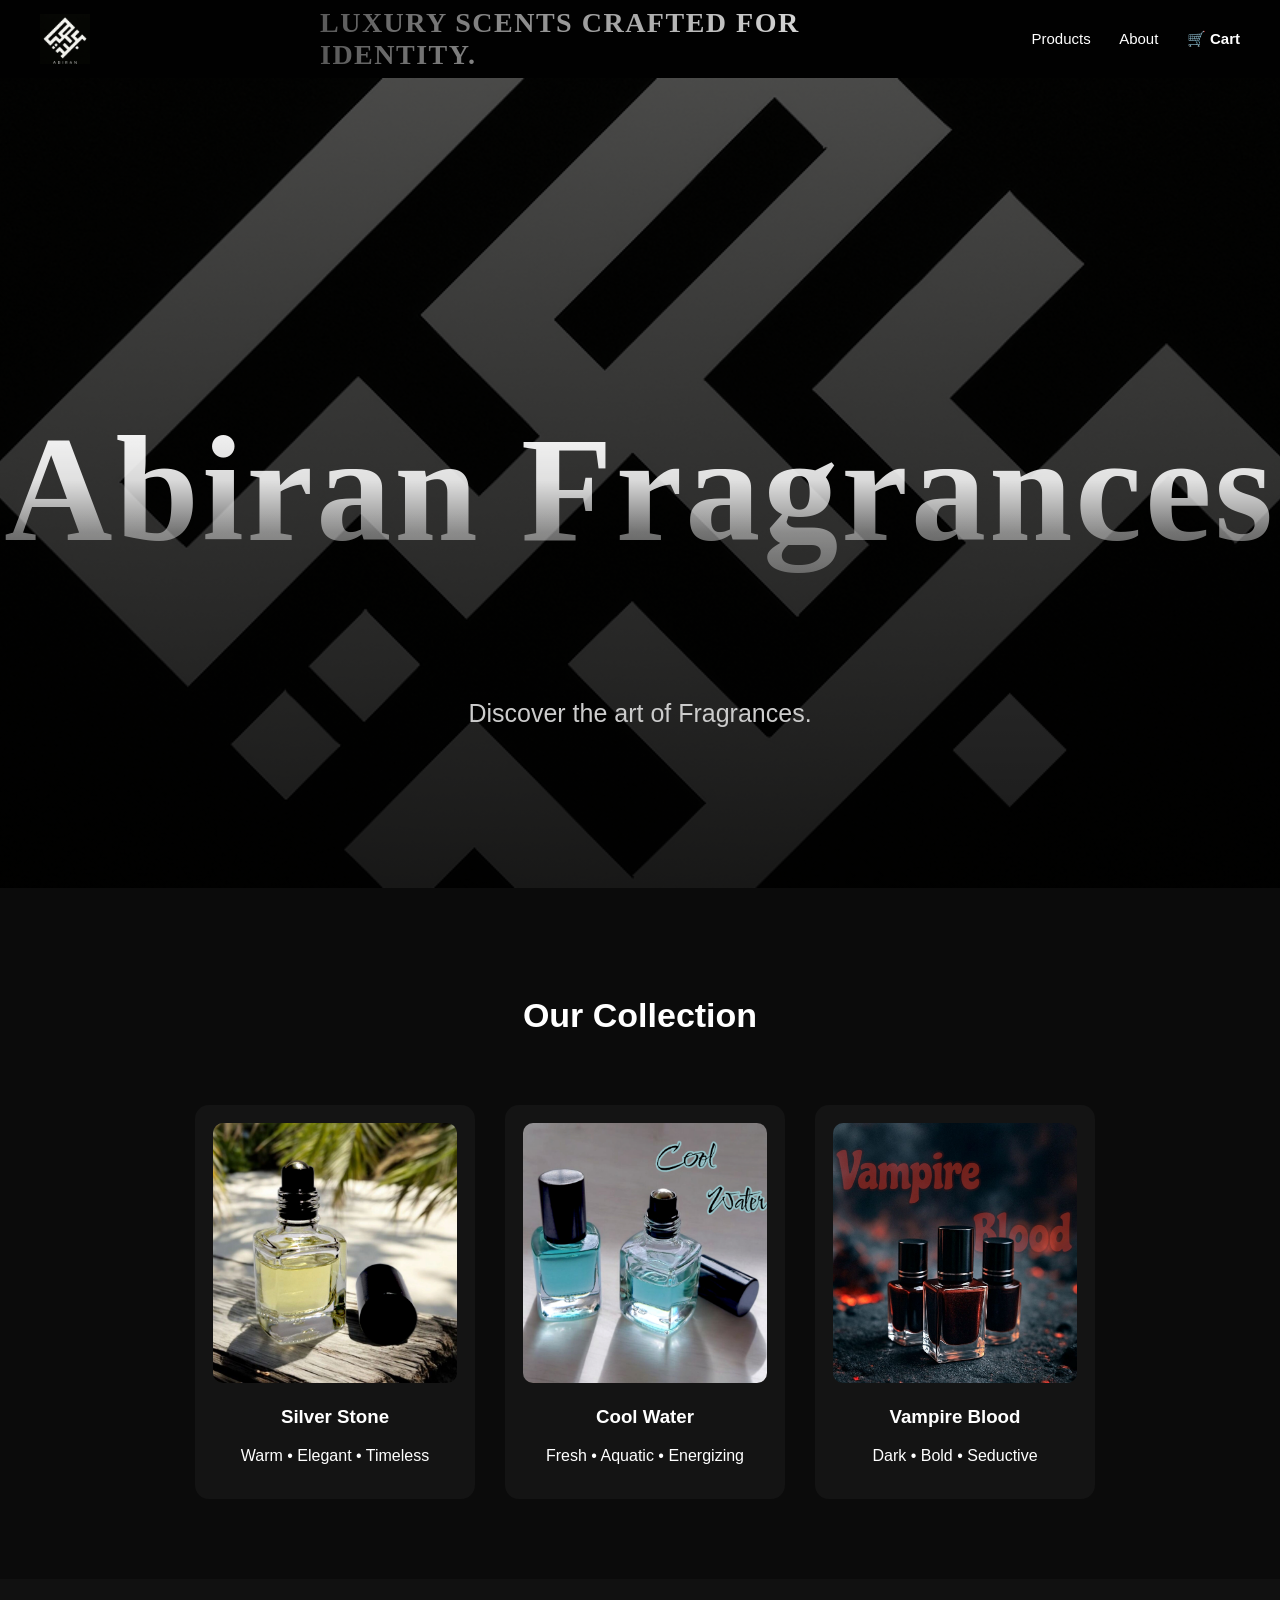
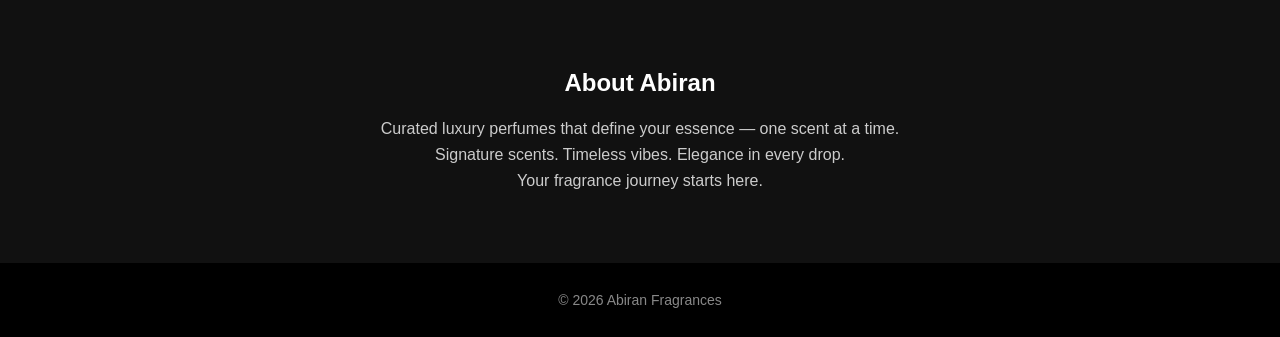
==== index.html @ a0fd5e8d "initial commit" ====
<!DOCTYPE html>
<html lang="en">
<head>
    <meta charset="UTF-8">
    <title>Abiran Fragrances</title>
    <link rel="icon" type="image/png" href="logo.png">
    <meta name="viewport" content="width=device-width, initial-scale=1.0">
    <link rel="stylesheet" href="style.css">
</head>
<body>

<header>
    <img src="logo.png" class="logo" alt="Abiran Logo">
    <span class="header-tagline">Luxury scents crafted for identity.</span>

    <ul class="nav">
        <li><a href="products.html">Products</a></li>
        <li><a href="#about">About</a></li>
        <li><a href="cart.html" class="cart-link">🛒 Cart</a></li>
    </ul>
</header>

<!-- HERO WITH ANIMATED BACKGROUND -->
<section class="hero">
    <div class="hero-bg" id="heroBg"></div>
    <div class="hero-content">
        <h1>Abiran Fragrances</h1>
        <p>Discover the art of Fragrances.</p>
    </div>
</section>

<section id="products" class="products">
    <h2>Our Collection</h2>

    <div class="product-slider">
    <div class="product-track">

        <a href="silver-stone.html" class="product-link">
            <div class="product-card" data-link="silver-stone.html">
                <img src="silver-stone.jpg" alt="Silver Stone" class="product-img">
                <h3>Silver Stone</h3>
                <p>Warm • Elegant • Timeless</p>
            </div>
        </a>

        <a href="cool-water.html" class="product-link">
            <div class="product-card" data-link="cool-water.html">
                <img src="cool-water.jpg" alt="Cool Water" class="product-img">
                <h3>Cool Water</h3>
                <p>Fresh • Aquatic • Energizing</p>
            </div>
        </a>

        <a href="vampire-blood.html" class="product-link">
            <div class="product-card" data-link="vampire-blood.html">
                <img src="vampire-blood.jpg" alt="Vampire Blood" class="product-img">
                <h3>Vampire Blood</h3>
                <p>Dark • Bold • Seductive</p>
            </div>
        </a>

        <a href="dunhill-desire.html" class="product-link">
            <div class="product-card" data-link="dunhill-desire.html">
                <img src="DD.png" alt="Dunhill Desire" class="product-img">
                <h3>Dunhill Desire</h3>
                <p>Fresh • Fruity • Sensual</p>
            </div>
        </a>

        <a href="dior-sauvage.html" class="product-link">
            <div class="product-card" data-link="dior-sauvage.html">
                <img src="DS.png" alt="Dior Sauvage" class="product-img">
                <h3>Dior Sauvage</h3>
                <p>Fresh • Spicy • Masculine</p>
            </div>
        </a>

        <a href="black-opium.html" class="product-link">
            <div class="product-card" data-link="black-opium.html">
                <img src="BO.png" alt="Black Opium" class="product-img">
                <h3>Black Opium</h3>
                <p>Sweet • Warm • Addictive</p>
            </div>
        </a>

        <a href="ferrari-black.html" class="product-link">
            <div class="product-card" data-link="ferrari-black.html">
                <img src="FB.png" alt="Ferrari Black" class="product-img">
                <h3>Ferrari Black</h3>
                <p>Citrus • Woody • Fresh</p>
            </div>
        </a>
    </div>
    </div>
</section>

<section id="about" class="about">
    <h2>About Abiran</h2>
    <p>
        Curated luxury perfumes that define your essence — one scent at a time. <br>
Signature scents. Timeless vibes. Elegance in every drop. <br>
Your fragrance journey starts here. <br>
    </p>
</section>

<footer>
    <p>&copy; 2026 Abiran Fragrances</p>
</footer>
<script src="script.js"></script>
</body>
</html>
---- style.css ----
/* ================= RESET ================= */
* {
    box-sizing: border-box;
}

body {
    margin: 0;
    font-family: Arial, Helvetica, sans-serif;
    background-color: #0b0b0b;
    color: white;
}


/* ================= HEADER ================= */
header {
    display: flex;
    justify-content: space-between;
    align-items: center;
    padding: 14px 40px;
    background-color: rgba(0,0,0,0.9);
    position: sticky;
    top: 0;
    z-index: 100;
}

.logo {
    height: 50px;
}

.header-tagline {
    position: absolute;
    left: 50%;
    transform: translateX(-50%);
    font-family: "Cormorant Garamond", serif;
    font-size: 28px;
    font-weight: 600;
    text-transform: uppercase;
    letter-spacing: 1.5px;

    background: linear-gradient(
        90deg,
        rgba(255,255,255,0.35),
        rgba(255,255,255,1),
        rgba(255,255,255,0.35)
    );

    background-size: 200% 100%;

    background-clip: text;
    -webkit-background-clip: text;
    -webkit-text-fill-color: transparent;

    animation: whitePulse 8s ease-in-out infinite;
}

@keyframes whitePulse {
    0%   { background-position: 0% 50%; }
    50%  { background-position: 100% 50%; }
    100% { background-position: 0% 50%; }
}


/*==================== NAV ========================*/
.nav {
    list-style: none;
    margin: 0;
    padding: 0;
}

.nav li {
    display: inline-block;
    margin-left: 24px;
}

.nav a {
    text-decoration: none;
    color: white;
    font-size: 15px;
    transition: color 0.3s;
}

.nav a:hover {
    color: #c9a14a;
}

.cart-link {
    font-weight: bold;
    color: white;
    text-decoration: none;
}

.cart-link:visited {
    color: white;
}

.cart-link:hover {
    color: #c9a14a;
}

/* ================= HERO ================= */
.hero {
    position: relative;
    height: 90vh;
    overflow: hidden;
}

.hero-bg {
    position: absolute;
    inset: 0;
    background-image:
        linear-gradient(rgba(0,0,0,0.7), rgba(0,0,0,0.9)),
        url("logo.png");
    background-repeat: no-repeat;
    background-position: center;
    background-size: 120% auto;
    transform: scale(1);
    transition: transform 0.1s linear;
    z-index: 1;
}

.hero::before {
    content: "";
    position: absolute;
    inset: 0;
    background-image:
        linear-gradient(rgba(0,0,0,0.7), rgba(0,0,0,0.9)),
        url("logo.png");
    background-repeat: no-repeat;
    background-position: center;
    background-size: 120% auto;
    z-index: 1;
}

.hero-content {
    position: relative;
    z-index: 2;
    text-align: center;
    padding-top: 200px;
}

.hero h1 {
    font-family: "Playfair Display", serif;
    font-size: 150px;
    letter-spacing: 3px;

    background: linear-gradient(
    180deg,
    rgba(255,255,255,1) 0%,
    rgba(255,255,255,0.85) 45%,
    rgba(255,255,255,0.45) 75%,
    rgba(255,255,255,0.3) 100%
);

    background-clip: text;
    -webkit-background-clip: text;
    -webkit-text-fill-color: transparent;
}


.hero p {
    font-size: 25px;
    text-align: center;
    color: #cccccc;
}

@keyframes zoomOut {
    from { transform: scale(1.15); }
    to   { transform: scale(1); }
}


/* ================= PRODUCTS ================= */
.products {
    padding: 80px 40px;
    text-align: center;
}

.products h2 {
    font-size: 34px;
    margin-bottom: 50px;
}

.product-slider {
    width: 930px;          /* 3 cards × 280px + gaps */
    margin: auto;
    overflow: hidden;
    padding: 20px 5px 0 20px; 
}

.product-track {
    display: flex;
    gap: 30px;
    transition: transform 0.6s ease;
}

.product-link {
    flex: 0 0 auto;
    text-decoration: none;
    color: inherit;
}


.product-card {
    width: 280px;
    background-color: #141414;
    border-radius: 14px;
    padding: 18px;
    transition: transform 0.4s, box-shadow 0.4s;
}

/* Product page */

.product-page {
    display: flex;
    gap: 60px;
    align-items: flex-start;
}

.product-image {
    width: 300px;
    height: auto;
    display: block;
    border-radius: 12px;
}
.product-image-frame {
    background-color: #161616;   /* slightly lighter than bg */
    padding: 9px;
    border-radius: 18px;
    margin-left: 50px;
    margin-top: 80px;
    transition: transform 0.4s, box-shadow 0.4s;
}

.product-image-frame:hover {
    transform: translateY(-10px) scale(1.05);
    box-shadow: 0 18px 35px rgba(0,0,0,0.7);
}

.product-card img {
    width: 100%;
    height: 260px;
    object-fit: cover;
    border-radius: 10px;
}

.product-card:hover {
    transform: translateY(-10px) scale(1.05);
    box-shadow: 0 18px 35px rgba(0,0,0,0.7);
}

.product-description {
    max-width: 600px;           /* keeps left edge near page center */
    padding: 24px;
    border: 12px solid #222;     /* subtle border */
    border-radius: 12px;        /* rounded corners */
    margin-top: 80px;
    margin-left: auto;
    margin-right: 30px;         /* 50px gap from right edge */
    color: #cccccc;
    line-height: 1.5;
    font-size: 20px;
    font-family: comic sans MS;
    transition: transform 0.4s, box-shadow 0.4s;
}

.product-description:hover {
    transform: translateY(-8px) scale(1.07);
    box-shadow: 0 12px 25px rgba(0,0,0,0.6);
}

.product-info {
    flex: 0 0 320px;   /* fixed width column */
    align-items: center;
    margin-top: 80px;
}

/* ================= ABOUT ================= */
.about {
    background-color: #111;
    padding: 70px 40px;
    text-align: center;
}

.about p {
    max-width: 800px;
    margin: auto;
    line-height: 1.6;
    color: #cccccc;
}

/* ================= CART / CHECKOUT ================= */
.cart-page {
    padding: 80px 40px;
    text-align: center;
}

.cart-box {
    max-width: 700px;
    margin: auto;
    background-color: #141414;
    padding: 30px;
    border-radius: 14px;
}

input, textarea, select {
    width: 100%;
    padding: 10px;
    margin-top: 6px;
    border-radius: 6px;
    border: none;
}

/* ================= FOOTER ================= */
footer {
    background-color: black;
    text-align: center;
    padding: 15px;
    color: #888;
    font-size: 14px;
} 

footer a {
    color: #c9a14a;
    text-decoration: none;
}

.buy-btn {
    display: inline-block;
    margin-top: 30px;        /* more space */
    padding: 14px 36px;     /* bigger button */
    background-color: #c9a14a;
    color: #000000;         /* force visible text */
    text-decoration: none;
    border-radius: 30px;
    font-weight: bold;
    cursor: pointer;
}

.buy-btn:hover {
    background-color: #b08e3e;
}

/* 4 COLUMN PRODUCT SHOWCASE */
.four-column {
    display: grid;
    grid-template-columns: repeat(4, 280px); /* same card width */
    justify-content: center;                /* same alignment as home */
    gap: 40px;                              /* SAME gap as homepage */
}

/* Responsive fallback */
@media (max-width: 1200px) {
    .four-column {
        grid-template-columns: repeat(2, 1fr);
    }
}

@media (max-width: 600px) {
    .four-column {
        grid-template-columns: 1fr;
    }
}
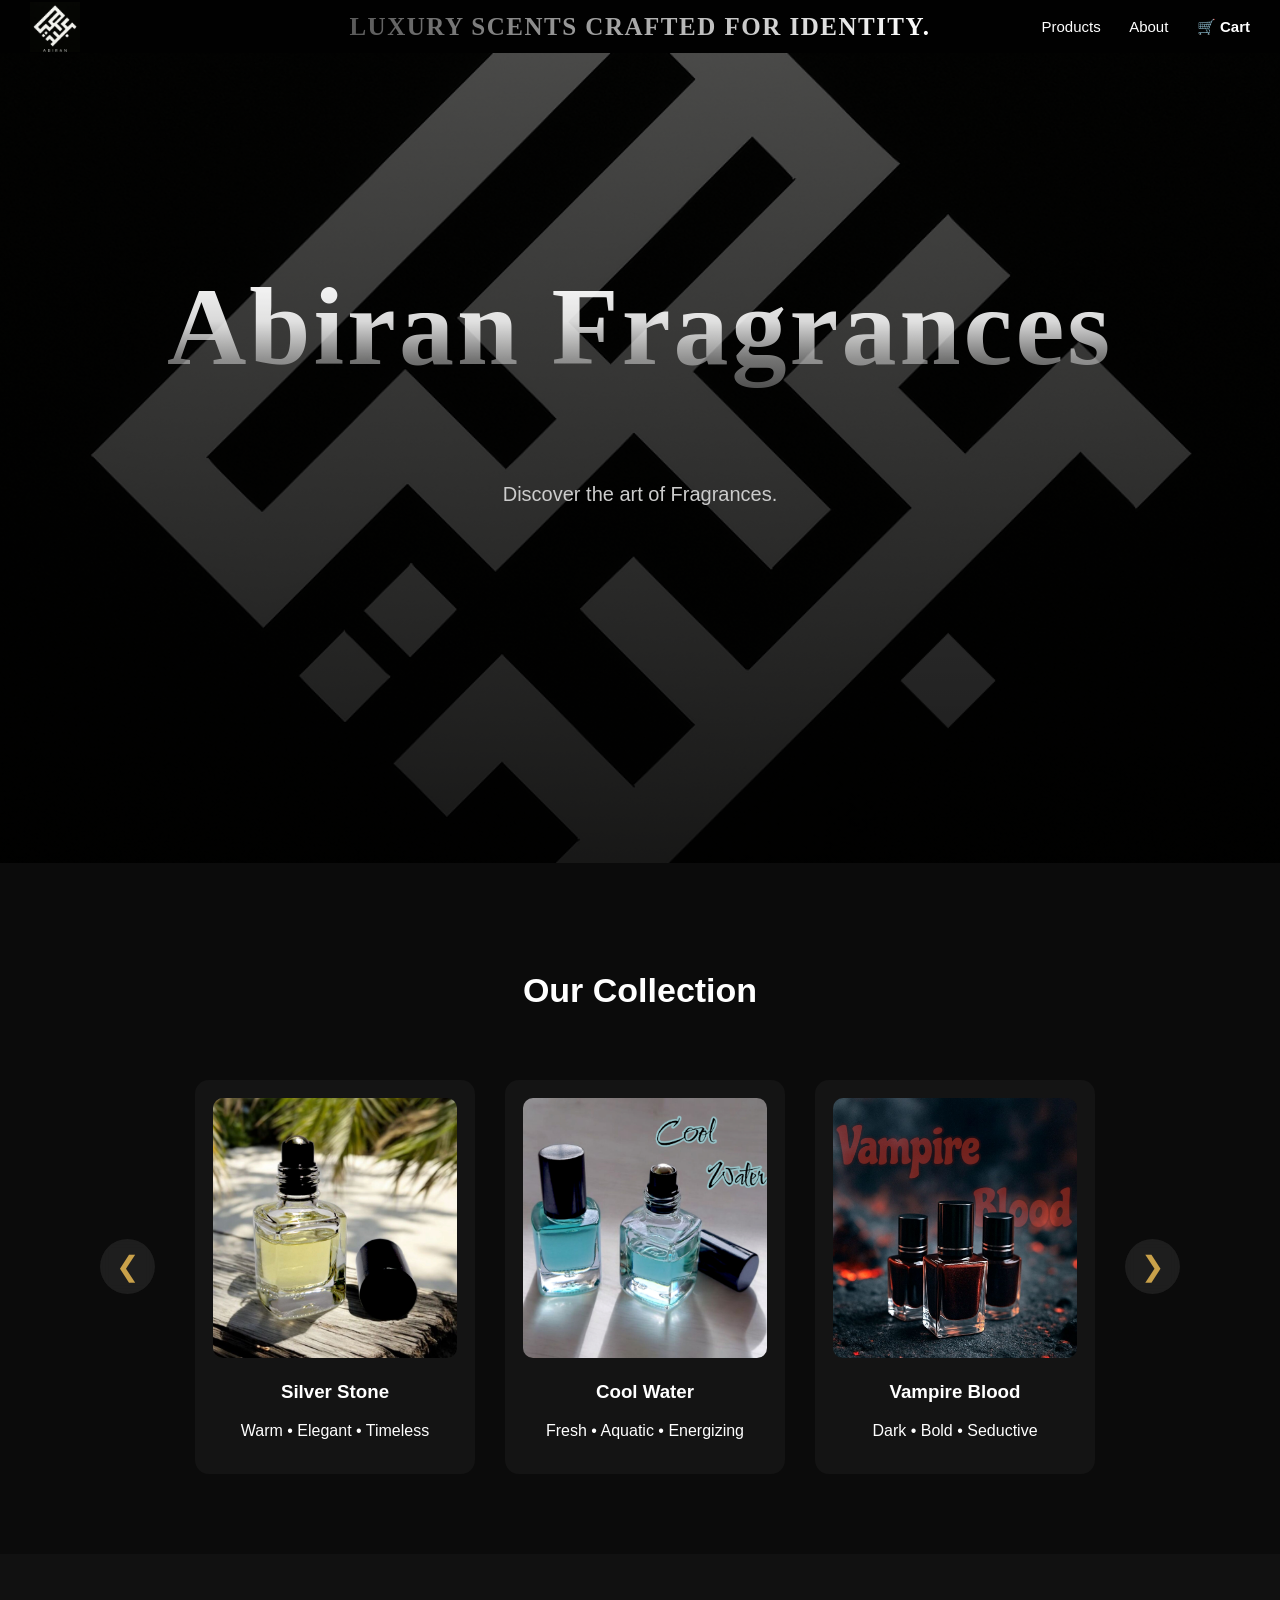
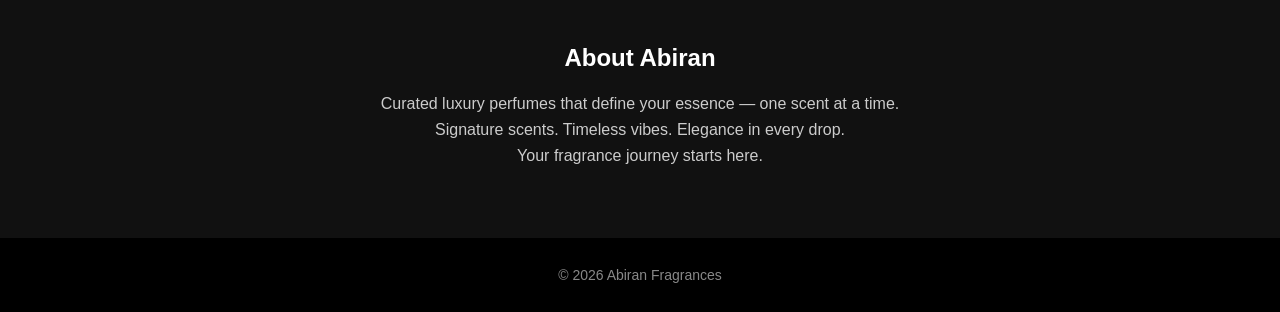
==== commit 964f8a2e: "slider buttons added" ====
--- a/index.html
+++ b/index.html
@@ -32,8 +32,12 @@
 <section id="products" class="products">
     <h2>Our Collection</h2>
 
+    <div class="slider-wrapper">
+
+    <button id="prevBtn" class="slider-btn left-btn">&#10094;</button>
+
     <div class="product-slider">
-    <div class="product-track">
+        <div class="product-track">
 
         <a href="silver-stone.html" class="product-link">
             <div class="product-card" data-link="silver-stone.html">
@@ -90,8 +94,12 @@
                 <p>Citrus • Woody • Fresh</p>
             </div>
         </a>
+            </div>
     </div>
-    </div>
+
+    <button id="nextBtn" class="slider-btn right-btn">&#10095;</button>
+
+</div>
 </section>
 
 <section id="about" class="about">
--- a/style.css
+++ b/style.css
@@ -10,13 +10,20 @@
     color: white;
 }
 
+select {
+    padding: 10px;
+    border-radius: 8px;
+    background: #302f2f;
+    color: white;
+}
 
 /* ================= HEADER ================= */
 header {
     display: flex;
     justify-content: space-between;
     align-items: center;
-    padding: 14px 40px;
+    padding: 10px 30px;
+    height: 53px;
     background-color: rgba(0,0,0,0.9);
     position: sticky;
     top: 0;
@@ -32,7 +39,7 @@
     left: 50%;
     transform: translateX(-50%);
     font-family: "Cormorant Garamond", serif;
-    font-size: 28px;
+    font-size: 25px;
     font-weight: 600;
     text-transform: uppercase;
     letter-spacing: 1.5px;
@@ -112,7 +119,7 @@
         url("logo.png");
     background-repeat: no-repeat;
     background-position: center;
-    background-size: 120% auto;
+    background-size: 100% auto;
     transform: scale(1);
     transition: transform 0.1s linear;
     z-index: 1;
@@ -135,12 +142,12 @@
     position: relative;
     z-index: 2;
     text-align: center;
-    padding-top: 200px;
+    padding-top: 120px;
 }
 
 .hero h1 {
     font-family: "Playfair Display", serif;
-    font-size: 150px;
+    font-size: 110px;
     letter-spacing: 3px;
 
     background: linear-gradient(
@@ -158,7 +165,7 @@
 
 
 .hero p {
-    font-size: 25px;
+    font-size: 20px;
     text-align: center;
     color: #cccccc;
 }
@@ -180,9 +187,48 @@
     margin-bottom: 50px;
 }
 
+/* ===== SLIDER CONTROLS ===== */
+
+.slider-wrapper {
+    display: flex;
+    align-items: center;
+    justify-content: center;
+    gap: 20px;
+}
+
+.slider-btn {
+    width: 55px;
+    height: 55px;
+    border: none;
+    border-radius: 50%;
+    background: rgba(255,255,255,0.08);
+    color: #c9a14a;
+    font-size: 28px;
+    cursor: pointer;
+
+    backdrop-filter: blur(6px);
+
+    transition:
+        transform 0.3s,
+        background 0.3s,
+        box-shadow 0.3s;
+}
+
+.slider-btn:hover {
+    background: rgba(201,161,74,0.15);
+    transform: scale(1.1);
+
+    box-shadow:
+        0 0 15px rgba(201,161,74,0.35),
+        0 0 30px rgba(201,161,74,0.15);
+}
+
+.slider-btn:active {
+    transform: scale(0.96);
+}
+
 .product-slider {
     width: 930px;          /* 3 cards × 280px + gaps */
-    margin: auto;
     overflow: hidden;
     padding: 20px 5px 0 20px; 
 }
